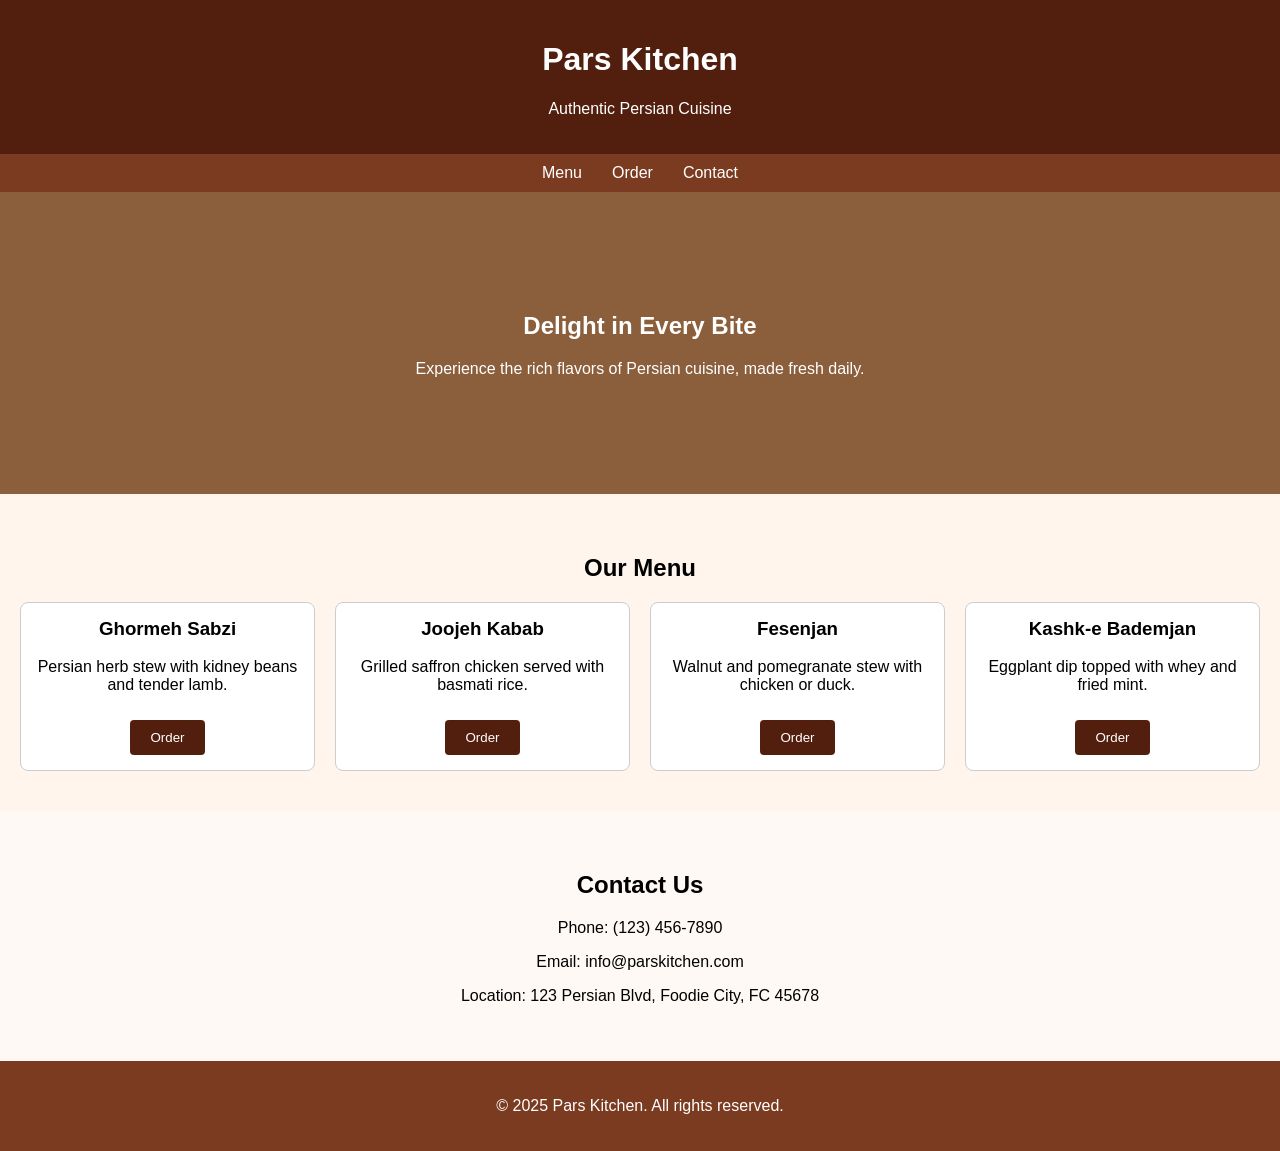
==== index.html @ a35627c1 "Add files via upload" ====
<!DOCTYPE html>
<html lang="en">
<head>
  <meta charset="UTF-8" />
  <meta name="viewport" content="width=device-width, initial-scale=1.0" />
  <title>Pars Kitchen - Authentic Persian Cuisine</title>
  <style>
    body {
      font-family: Arial, sans-serif;
      background: #fef9f4;
      margin: 0;
      padding: 0;
    }
    header {
      background-color: #521f0f;
      color: white;
      padding: 20px;
      text-align: center;
    }
    nav {
      background-color: #7a3b21;
      display: flex;
      justify-content: center;
      padding: 10px;
    }
    nav a {
      color: white;
      margin: 0 15px;
      text-decoration: none;
    }
    .hero {
      background-color: #8b5e3c;
      color: white;
      text-align: center;
      padding: 100px 20px;
    }
    .menu {
      padding: 40px 20px;
      background-color: #fff5ec;
    }
    .menu h2 {
      text-align: center;
    }
    .menu-items {
      display: grid;
      grid-template-columns: repeat(auto-fit, minmax(250px, 1fr));
      gap: 20px;
      margin-top: 20px;
    }
    .menu-item {
      background: white;
      padding: 15px;
      border: 1px solid #ccc;
      border-radius: 8px;
      text-align: center;
    }
    .menu-item h3 {
      margin-top: 0;
    }
    .order-button {
      margin-top: 10px;
      background-color: #521f0f;
      color: white;
      border: none;
      padding: 10px 20px;
      border-radius: 4px;
      cursor: pointer;
    }
    footer {
      background-color: #7a3b21;
      color: white;
      text-align: center;
      padding: 20px;
    }
  </style>
</head>
<body>
  <header>
    <h1>Pars Kitchen</h1>
    <p>Authentic Persian Cuisine</p>
  </header>

  <nav>
    <a href="#menu">Menu</a>
    <a href="#order">Order</a>
    <a href="#contact">Contact</a>
  </nav>

  <section class="hero">
    <h2>Delight in Every Bite</h2>
    <p>Experience the rich flavors of Persian cuisine, made fresh daily.</p>
  </section>

  <section id="menu" class="menu">
    <h2>Our Menu</h2>
    <div class="menu-items">
      <div class="menu-item">
        <h3>Ghormeh Sabzi</h3>
        <p>Persian herb stew with kidney beans and tender lamb.</p>
        <button class="order-button">Order</button>
      </div>
      <div class="menu-item">
        <h3>Joojeh Kabab</h3>
        <p>Grilled saffron chicken served with basmati rice.</p>
        <button class="order-button">Order</button>
      </div>
      <div class="menu-item">
        <h3>Fesenjan</h3>
        <p>Walnut and pomegranate stew with chicken or duck.</p>
        <button class="order-button">Order</button>
      </div>
      <div class="menu-item">
        <h3>Kashk-e Bademjan</h3>
        <p>Eggplant dip topped with whey and fried mint.</p>
        <button class="order-button">Order</button>
      </div>
    </div>
  </section>

  <section id="contact" style="padding: 40px 20px; text-align: center;">
    <h2>Contact Us</h2>
    <p>Phone: (123) 456-7890</p>
    <p>Email: info@parskitchen.com</p>
    <p>Location: 123 Persian Blvd, Foodie City, FC 45678</p>
  </section>

  <footer>
    <p>&copy; 2025 Pars Kitchen. All rights reserved.</p>
  </footer>
</body>
</html>
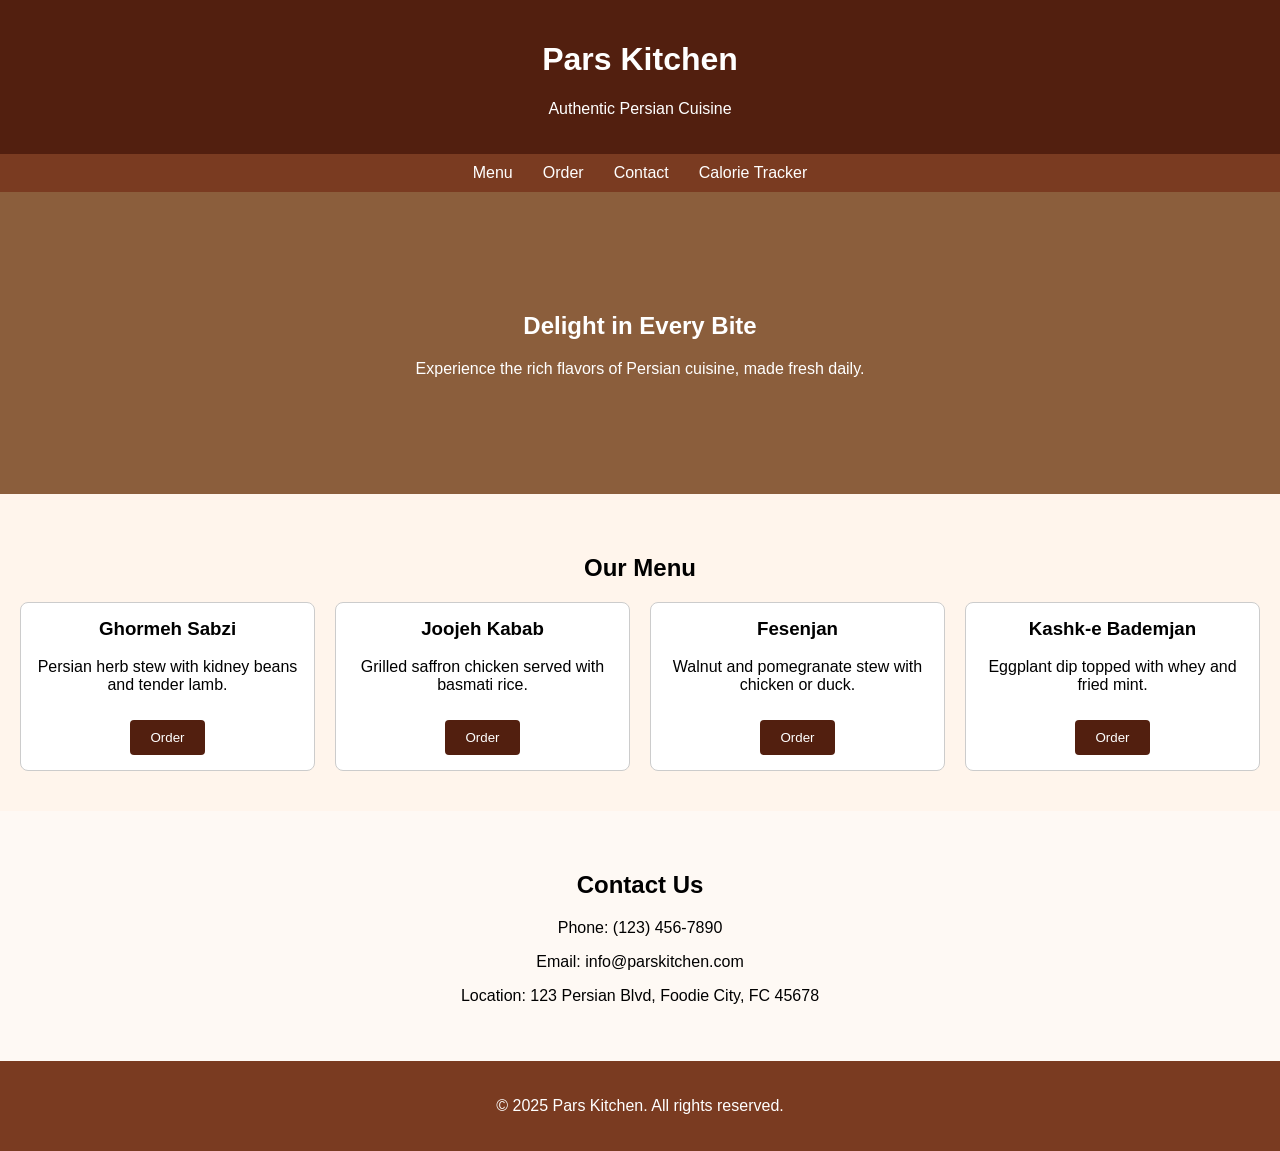
==== commit 103d0216: "Add calorie tracking app Standalone client-side calorie tracker with daily goal, meal-grouped food l" ====
--- a/index.html
+++ b/index.html
@@ -1,4 +1,3 @@
-
 <!DOCTYPE html>
 <html lang="en">
 <head>
@@ -85,6 +84,7 @@
     <a href="#menu">Menu</a>
     <a href="#order">Order</a>
     <a href="#contact">Contact</a>
+    <a href="calorie-tracker/index.html">Calorie Tracker</a>
   </nav>
 
   <section class="hero">
